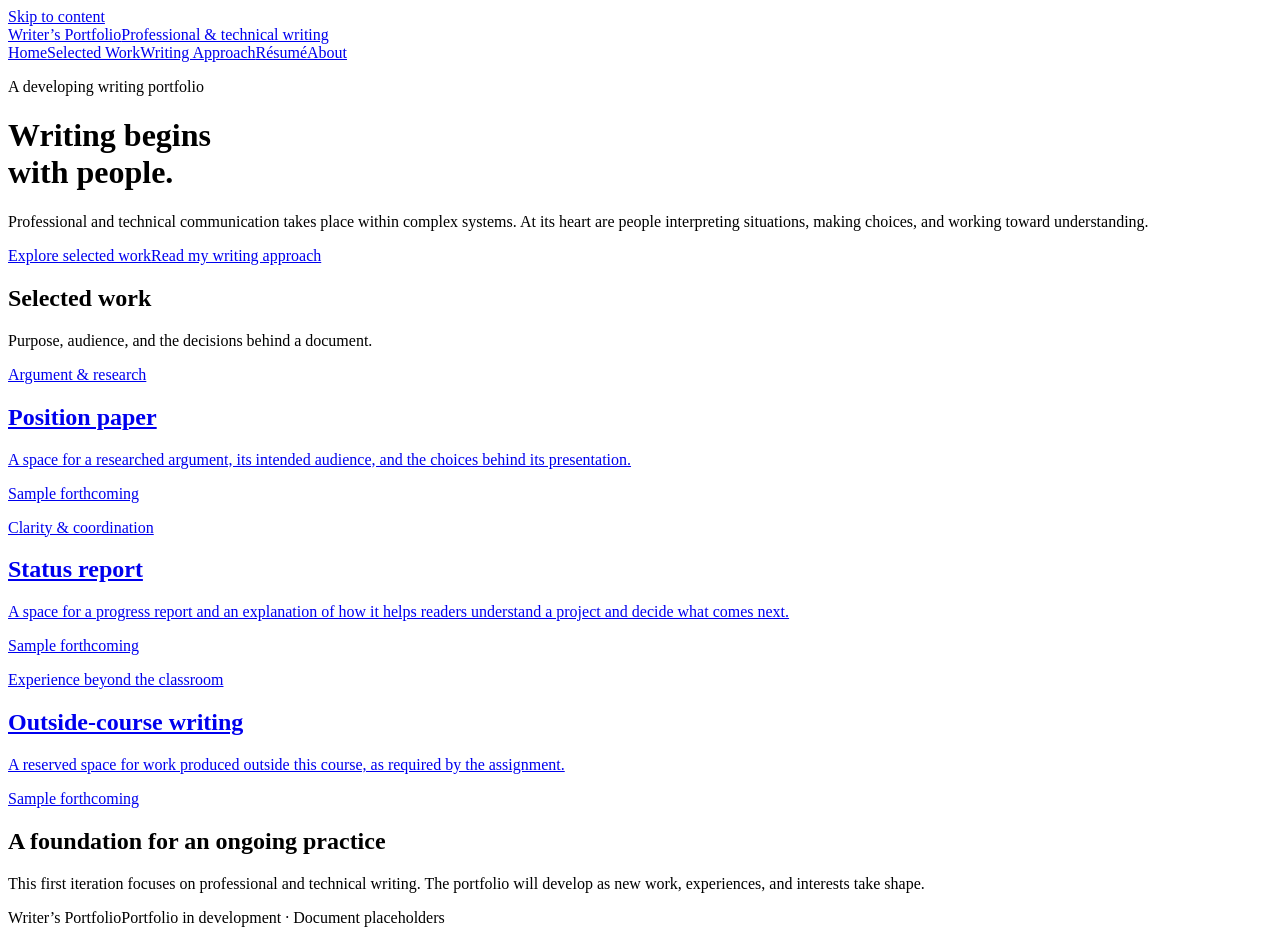
==== index.html @ 63110275 "Add portfolio pages and content framework" ====
<!doctype html>
<html lang="en"><head><meta charset="utf-8"><meta name="viewport" content="width=device-width, initial-scale=1"><meta name="description" content="A developing portfolio of professional and technical writing, with selected work and a human-centered writing approach."><title>Home · Writer’s Portfolio</title><link rel="stylesheet" href="assets/style.css"></head>
<body><a class="skip" href="#main">Skip to content</a><header><a class="brand" href="index.html">Writer’s Portfolio<span>Professional &amp; technical writing</span></a><nav aria-label="Main navigation"><a href="index.html" aria-current="page">Home</a><a href="selected-work.html">Selected Work</a><a href="writing-approach.html">Writing Approach</a><a href="resume.html">Résumé</a><a href="about.html">About</a></nav></header><main id="main"><div class="intro"><p class="eyebrow">A developing writing portfolio</p><h1>Writing begins<br>with people.</h1><p class="lede">Professional and technical communication takes place within complex systems. At its heart are people interpreting situations, making choices, and working toward understanding.</p></div><div class="actions"><a class="button" href="selected-work.html">Explore selected work</a><a class="text-link" href="writing-approach.html">Read my writing approach</a></div><section><div class="section-heading"><h2>Selected work</h2><p>Purpose, audience, and the decisions behind a document.</p></div><div class="work-list"><a class="work-item" href="work/position-paper.html"><div><p class="eyebrow">Argument &amp; research</p><h2>Position paper</h2><p>A space for a researched argument, its intended audience, and the choices behind its presentation.</p></div><span class="tag">Sample forthcoming</span></a><a class="work-item" href="work/status-report.html"><div><p class="eyebrow">Clarity &amp; coordination</p><h2>Status report</h2><p>A space for a progress report and an explanation of how it helps readers understand a project and decide what comes next.</p></div><span class="tag">Sample forthcoming</span></a><a class="work-item" href="work/outside-course.html"><div><p class="eyebrow">Experience beyond the classroom</p><h2>Outside-course writing</h2><p>A reserved space for work produced outside this course, as required by the assignment.</p></div><span class="tag">Sample forthcoming</span></a></div></section><section class="note"><h2>A foundation for an ongoing practice</h2><p>This first iteration focuses on professional and technical writing. The portfolio will develop as new work, experiences, and interests take shape.</p></section></main><footer><span>Writer’s Portfolio</span><span>Portfolio in development · Document placeholders</span></footer></body></html>
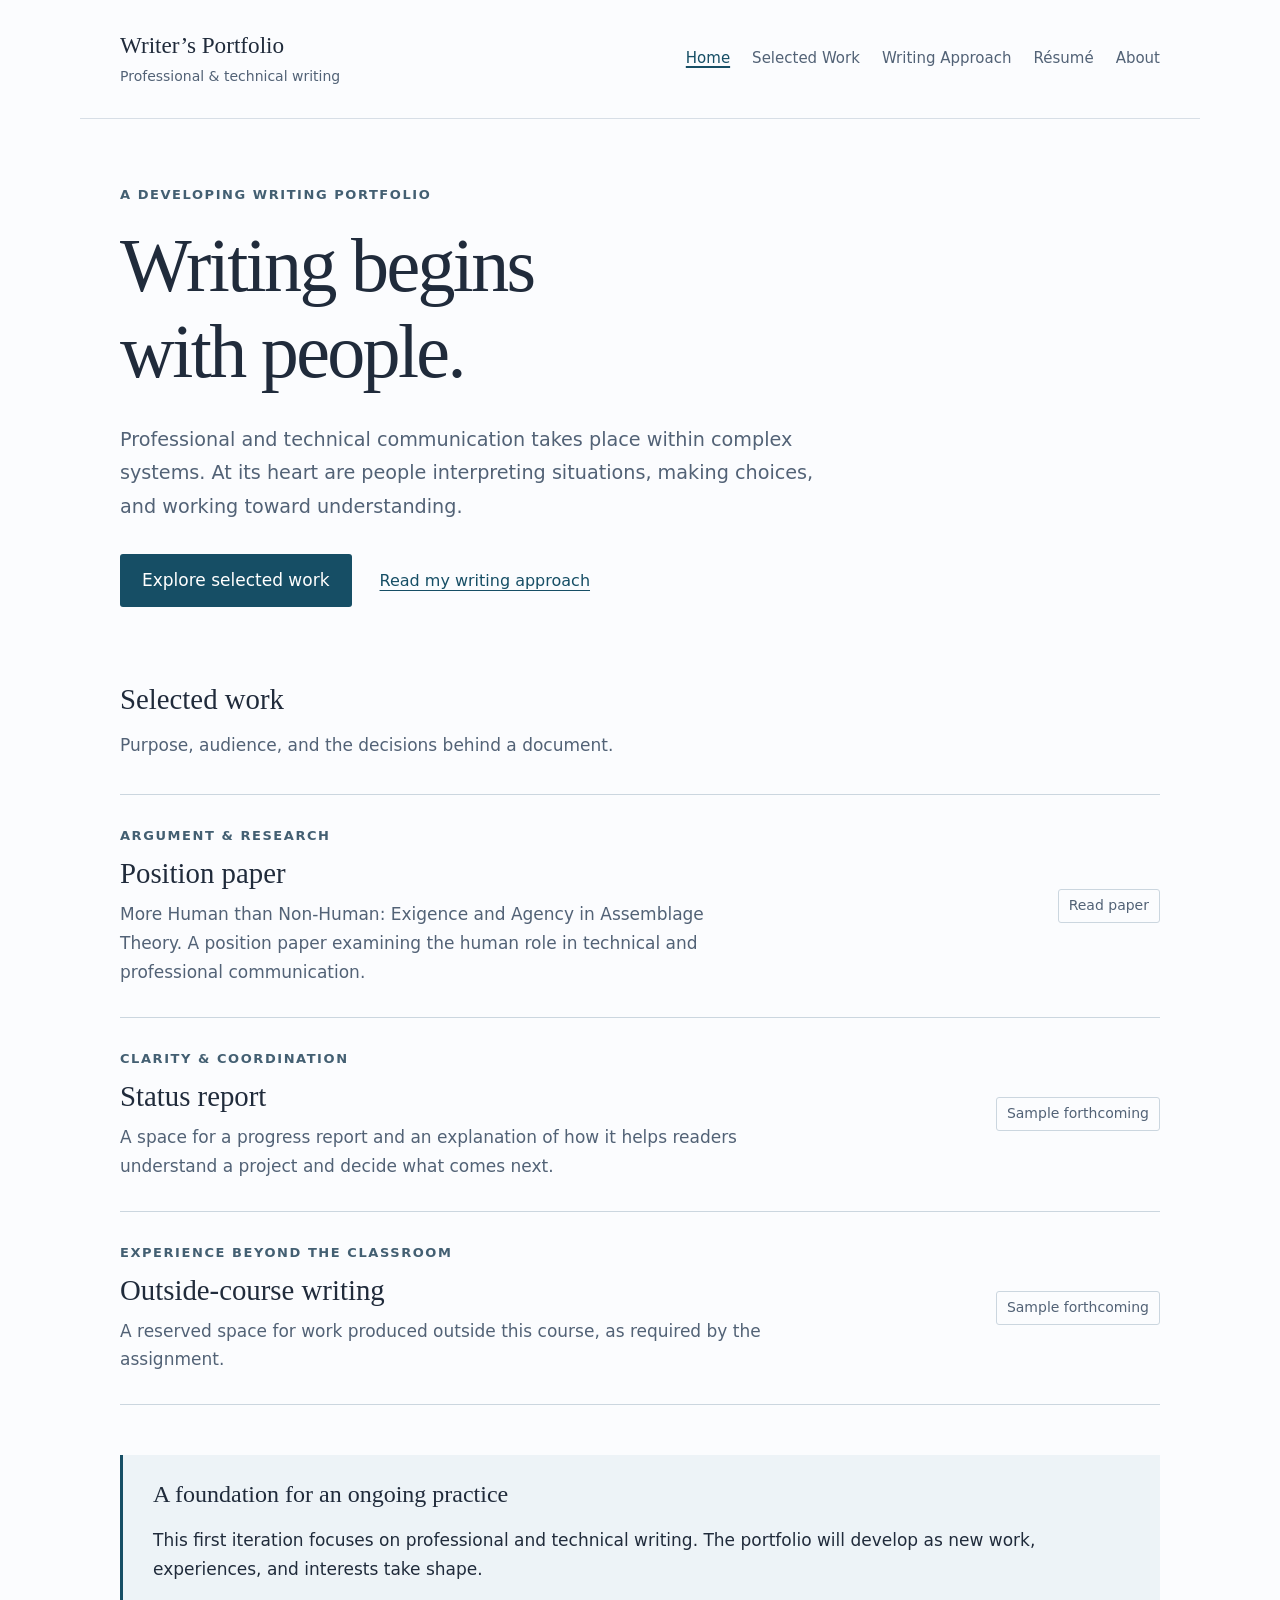
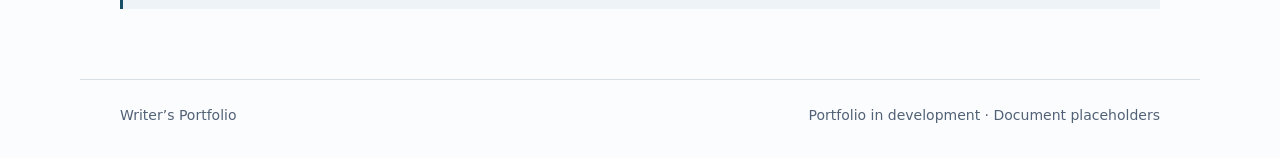
==== commit cadf5185: "Feature published position paper in selected work" ====
--- a/index.html
+++ b/index.html
@@ -1,3 +1,3 @@
 <!doctype html>
 <html lang="en"><head><meta charset="utf-8"><meta name="viewport" content="width=device-width, initial-scale=1"><meta name="description" content="A developing portfolio of professional and technical writing, with selected work and a human-centered writing approach."><title>Home · Writer’s Portfolio</title><link rel="stylesheet" href="assets/style.css"></head>
-<body><a class="skip" href="#main">Skip to content</a><header><a class="brand" href="index.html">Writer’s Portfolio<span>Professional &amp; technical writing</span></a><nav aria-label="Main navigation"><a href="index.html" aria-current="page">Home</a><a href="selected-work.html">Selected Work</a><a href="writing-approach.html">Writing Approach</a><a href="resume.html">Résumé</a><a href="about.html">About</a></nav></header><main id="main"><div class="intro"><p class="eyebrow">A developing writing portfolio</p><h1>Writing begins<br>with people.</h1><p class="lede">Professional and technical communication takes place within complex systems. At its heart are people interpreting situations, making choices, and working toward understanding.</p></div><div class="actions"><a class="button" href="selected-work.html">Explore selected work</a><a class="text-link" href="writing-approach.html">Read my writing approach</a></div><section><div class="section-heading"><h2>Selected work</h2><p>Purpose, audience, and the decisions behind a document.</p></div><div class="work-list"><a class="work-item" href="work/position-paper.html"><div><p class="eyebrow">Argument &amp; research</p><h2>Position paper</h2><p>A space for a researched argument, its intended audience, and the choices behind its presentation.</p></div><span class="tag">Sample forthcoming</span></a><a class="work-item" href="work/status-report.html"><div><p class="eyebrow">Clarity &amp; coordination</p><h2>Status report</h2><p>A space for a progress report and an explanation of how it helps readers understand a project and decide what comes next.</p></div><span class="tag">Sample forthcoming</span></a><a class="work-item" href="work/outside-course.html"><div><p class="eyebrow">Experience beyond the classroom</p><h2>Outside-course writing</h2><p>A reserved space for work produced outside this course, as required by the assignment.</p></div><span class="tag">Sample forthcoming</span></a></div></section><section class="note"><h2>A foundation for an ongoing practice</h2><p>This first iteration focuses on professional and technical writing. The portfolio will develop as new work, experiences, and interests take shape.</p></section></main><footer><span>Writer’s Portfolio</span><span>Portfolio in development · Document placeholders</span></footer></body></html>+<body><a class="skip" href="#main">Skip to content</a><header><a class="brand" href="index.html">Writer’s Portfolio<span>Professional &amp; technical writing</span></a><nav aria-label="Main navigation"><a href="index.html" aria-current="page">Home</a><a href="selected-work.html">Selected Work</a><a href="writing-approach.html">Writing Approach</a><a href="resume.html">Résumé</a><a href="about.html">About</a></nav></header><main id="main"><div class="intro"><p class="eyebrow">A developing writing portfolio</p><h1>Writing begins<br>with people.</h1><p class="lede">Professional and technical communication takes place within complex systems. At its heart are people interpreting situations, making choices, and working toward understanding.</p></div><div class="actions"><a class="button" href="selected-work.html">Explore selected work</a><a class="text-link" href="writing-approach.html">Read my writing approach</a></div><section><div class="section-heading"><h2>Selected work</h2><p>Purpose, audience, and the decisions behind a document.</p></div><div class="work-list"><a class="work-item" href="work/position-paper.html"><div><p class="eyebrow">Argument &amp; research</p><h2>Position paper</h2><p>More Human than Non-Human: Exigence and Agency in Assemblage Theory. A position paper examining the human role in technical and professional communication.</p></div><span class="tag">Read paper</span></a><a class="work-item" href="work/status-report.html"><div><p class="eyebrow">Clarity &amp; coordination</p><h2>Status report</h2><p>A space for a progress report and an explanation of how it helps readers understand a project and decide what comes next.</p></div><span class="tag">Sample forthcoming</span></a><a class="work-item" href="work/outside-course.html"><div><p class="eyebrow">Experience beyond the classroom</p><h2>Outside-course writing</h2><p>A reserved space for work produced outside this course, as required by the assignment.</p></div><span class="tag">Sample forthcoming</span></a></div></section><section class="note"><h2>A foundation for an ongoing practice</h2><p>This first iteration focuses on professional and technical writing. The portfolio will develop as new work, experiences, and interests take shape.</p></section></main><footer><span>Writer’s Portfolio</span><span>Portfolio in development · Document placeholders</span></footer></body></html>
--- a/assets/style.css
+++ b/assets/style.css
@@ -0,0 +1,4 @@
+*{box-sizing:border-box}html{font-size:100%}body{margin:0;background:#fbfcfe;color:#202b3b;font:1.0625rem/1.7 system-ui,-apple-system,BlinkMacSystemFont,"Segoe UI",sans-serif}a{color:#164e65;text-underline-offset:.22em}a:hover{color:#092b3b}a:focus-visible{outline:3px solid #b45d20;outline-offset:5px}header,main,footer{max-width:1120px;margin:auto;padding-left:40px;padding-right:40px}header{display:flex;align-items:center;justify-content:space-between;gap:28px;padding-top:30px;padding-bottom:30px;border-bottom:1px solid #d7dee6}.brand{text-decoration:none;color:#202b3b;font-family:Georgia,serif;font-size:1.45rem;line-height:1.3}.brand span{display:block;font: .875rem/1.6 system-ui,sans-serif;color:#526276;margin-top:5px}nav{display:flex;gap:22px;flex-wrap:wrap}nav a{font-size:.9375rem;text-decoration:none;color:#526276}nav a[aria-current]{color:#164e65;text-decoration:underline;text-decoration-thickness:2px}main{padding-top:65px;padding-bottom:70px;min-height:70vh}.intro{max-width:830px}.eyebrow{text-transform:uppercase;letter-spacing:.12em;font-size:.8125rem;font-weight:650;color:#435f72;margin:0 0 16px}h1,h2{font-family:Georgia,"Times New Roman",serif;font-weight:400;line-height:1.14}h1{font-size:clamp(2.6rem,6vw,4.75rem);letter-spacing:-.035em;margin:0 0 28px}h2{font-size:1.8rem;margin:0 0 16px}.lede{font-size:1.2rem;line-height:1.75;max-width:730px;color:#526276}.actions{display:flex;align-items:center;gap:28px;flex-wrap:wrap;margin:30px 0 76px}.button{display:inline-block;background:#164e65;color:white;padding:12px 22px;text-decoration:none;border-radius:3px}.button:hover{background:#103c4e;color:white}.text-link{font-size:1rem}section{margin-top:46px}.section-heading{margin-bottom:26px}.section-heading p{margin:0;color:#526276}.work-list{border-top:1px solid #cbd6df;margin-top:34px}.work-item{display:flex;gap:35px;justify-content:space-between;align-items:center;padding:30px 0;border-bottom:1px solid #cbd6df;text-decoration:none;color:inherit}.work-item:hover h2{text-decoration:underline;text-underline-offset:.15em}.work-item h2{margin:0 0 10px}.work-item p{max-width:650px;margin:0;color:#526276}.work-item .eyebrow{font-size:.8125rem;margin-bottom:10px;color:#435f72}.tag{font-size:.875rem;white-space:nowrap;border:1px solid #cbd6df;padding:4px 10px;border-radius:3px;color:#526276}.note,.notice{background:#edf3f7;padding:26px 30px;border-left:3px solid #164e65}.note{margin-top:50px}.note h2{font-size:1.5rem}.note p{margin-bottom:0}.notice{margin-top:32px;max-width:820px}.prose{max-width:760px}.placeholder{color:#526276;border-left:2px solid #cbd6df;padding-left:20px}.caption{font-size:.875rem;color:#526276}.facts{display:grid;grid-template-columns:2fr 1.3fr 1fr;gap:28px;max-width:900px;border-bottom:1px solid #d7dee6;padding:25px 0}.facts dt{font-weight:650}.facts dd{margin:8px 0;color:#526276}footer{display:flex;justify-content:space-between;gap:20px;border-top:1px solid #d7dee6;padding-top:24px;padding-bottom:30px;font-size:.875rem;color:#526276}.skip{position:absolute;left:20px;top:-100px;background:white;padding:10px;z-index:2}.skip:focus{top:10px}@media(max-width:800px){header{align-items:flex-start;flex-direction:column}header,main,footer{padding-left:24px;padding-right:24px}main{padding-top:42px}nav{gap:12px 20px}.work-item{align-items:flex-start;flex-direction:column;gap:16px}.facts{grid-template-columns:1fr}footer{flex-direction:column;gap:5px}.actions{margin-bottom:50px}h1 br{display:none}}@media print{nav,.actions,.skip{display:none}body{background:white;color:black}header,main,footer{padding:16px}h1{font-size:32pt}.work-item,section{break-inside:avoid}}
+
+/* Long-form writing sample */
+.paper{max-width:820px;margin:0 auto}.paper h1{font-size:clamp(2.25rem,4.8vw,3.6rem);line-height:1.15}.byline{color:#526276}.paper-contents{display:block;background:#edf3f7;padding:24px 28px;margin:36px 0 44px;border-left:3px solid #164e65}.paper-contents h2{font-size:1.35rem}.paper-contents ul{display:flex;gap:10px 24px;flex-wrap:wrap;list-style:none;padding:0;margin:0}.paper-contents a{font-size:1rem;text-decoration:underline;color:#164e65}.paper-body{max-width:72ch;font-family:Georgia,"Times New Roman",serif;font-size:1.1875rem;line-height:1.85}.paper-body p{margin:0 0 1.4em}.paper-body section{scroll-margin-top:24px}.paper-body h2{font-size:2rem;margin-bottom:24px}.references p{padding-left:1.5em;text-indent:-1.5em;font-size:1.0625rem;overflow-wrap:anywhere}.back-link{max-width:820px;margin:48px auto 0}@media(max-width:600px){.paper-contents{padding:20px}.paper-contents ul{display:block}.paper-contents li+li{margin-top:8px}.paper-body{font-size:1.125rem}}@media print{.paper-contents,.back-link{display:none}.paper-body{font-size:11pt}.paper-body section{break-inside:auto}.paper-body h2{break-after:avoid}.paper-body p{orphans:3;widows:3}}
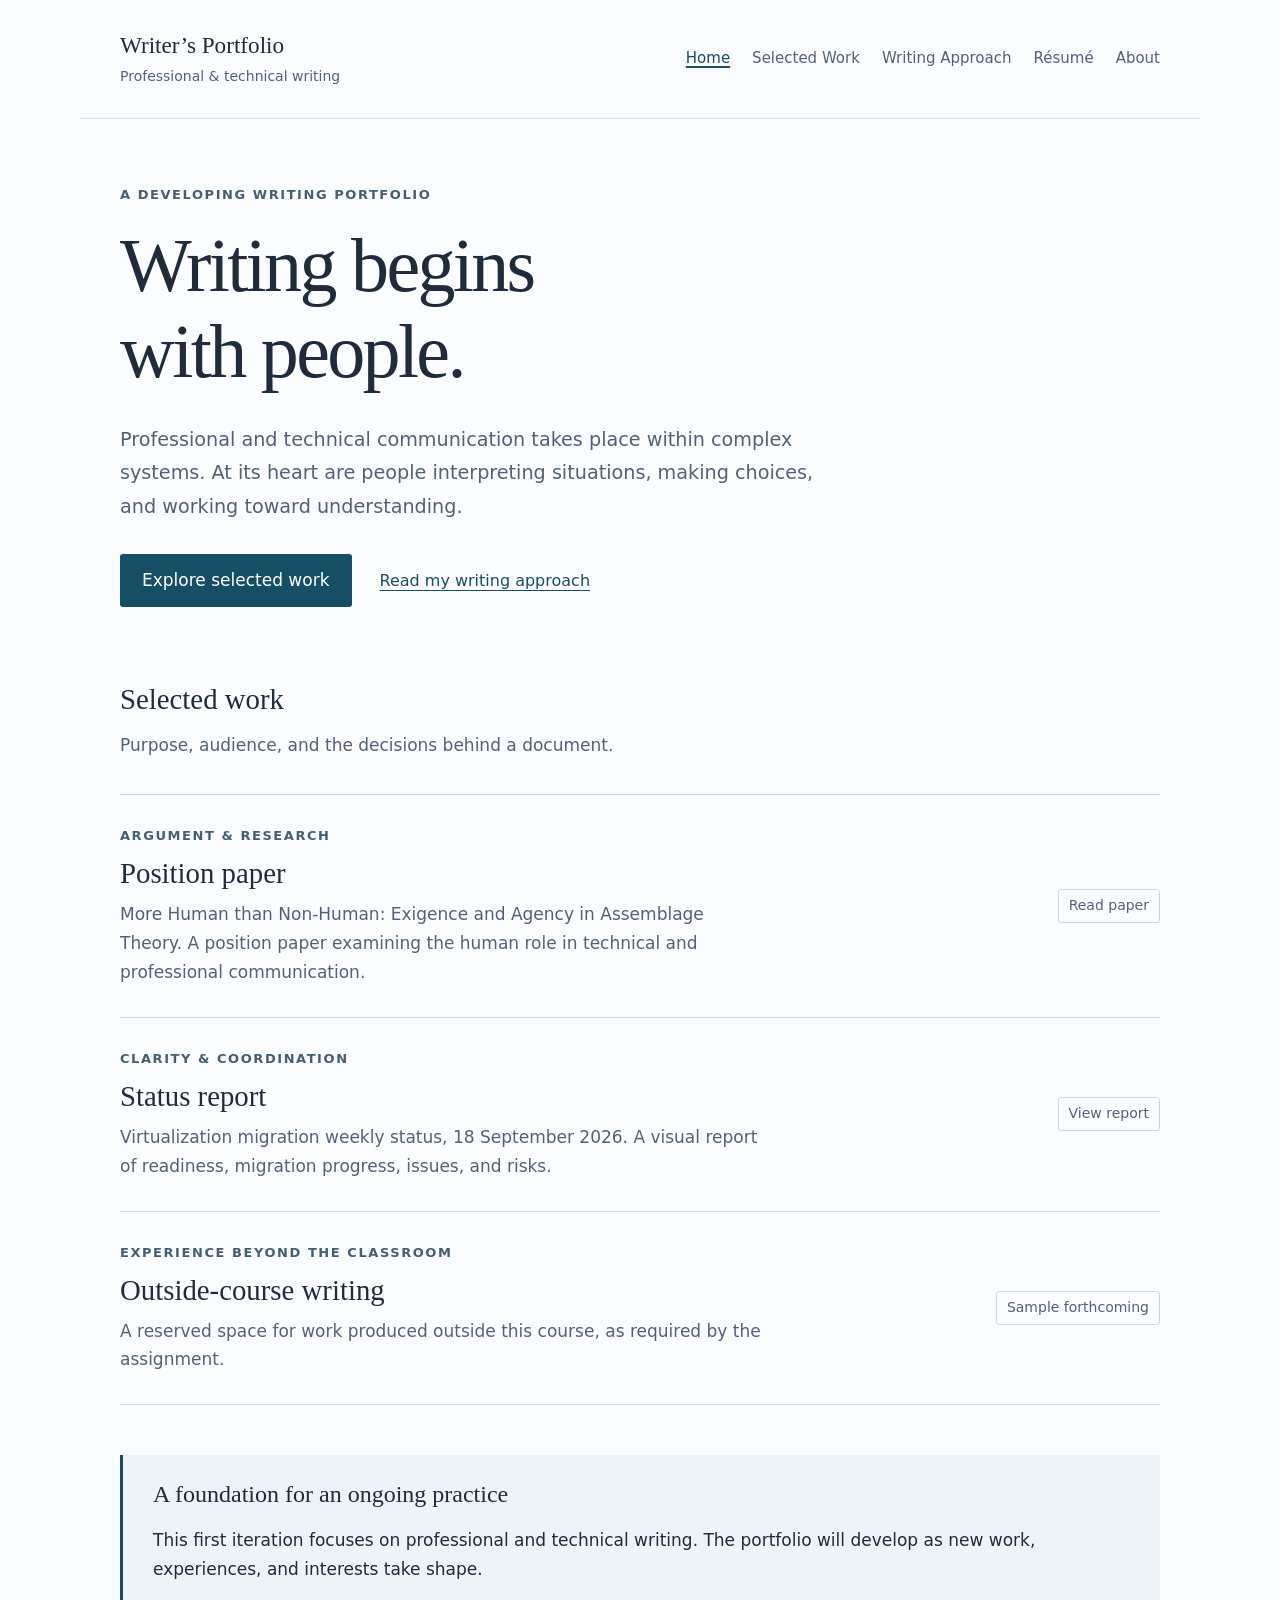
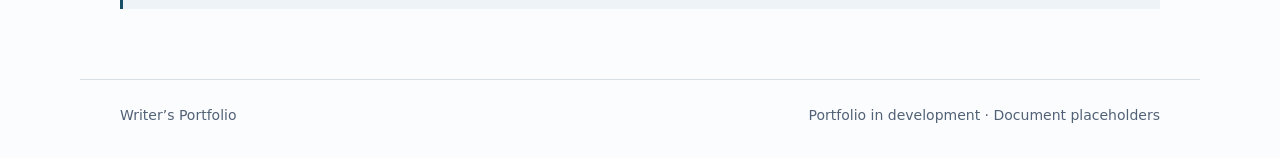
==== commit 096455e2: "Feature published visual status report" ====
--- a/index.html
+++ b/index.html
@@ -1,3 +1,3 @@
 <!doctype html>
 <html lang="en"><head><meta charset="utf-8"><meta name="viewport" content="width=device-width, initial-scale=1"><meta name="description" content="A developing portfolio of professional and technical writing, with selected work and a human-centered writing approach."><title>Home · Writer’s Portfolio</title><link rel="stylesheet" href="assets/style.css"></head>
-<body><a class="skip" href="#main">Skip to content</a><header><a class="brand" href="index.html">Writer’s Portfolio<span>Professional &amp; technical writing</span></a><nav aria-label="Main navigation"><a href="index.html" aria-current="page">Home</a><a href="selected-work.html">Selected Work</a><a href="writing-approach.html">Writing Approach</a><a href="resume.html">Résumé</a><a href="about.html">About</a></nav></header><main id="main"><div class="intro"><p class="eyebrow">A developing writing portfolio</p><h1>Writing begins<br>with people.</h1><p class="lede">Professional and technical communication takes place within complex systems. At its heart are people interpreting situations, making choices, and working toward understanding.</p></div><div class="actions"><a class="button" href="selected-work.html">Explore selected work</a><a class="text-link" href="writing-approach.html">Read my writing approach</a></div><section><div class="section-heading"><h2>Selected work</h2><p>Purpose, audience, and the decisions behind a document.</p></div><div class="work-list"><a class="work-item" href="work/position-paper.html"><div><p class="eyebrow">Argument &amp; research</p><h2>Position paper</h2><p>More Human than Non-Human: Exigence and Agency in Assemblage Theory. A position paper examining the human role in technical and professional communication.</p></div><span class="tag">Read paper</span></a><a class="work-item" href="work/status-report.html"><div><p class="eyebrow">Clarity &amp; coordination</p><h2>Status report</h2><p>A space for a progress report and an explanation of how it helps readers understand a project and decide what comes next.</p></div><span class="tag">Sample forthcoming</span></a><a class="work-item" href="work/outside-course.html"><div><p class="eyebrow">Experience beyond the classroom</p><h2>Outside-course writing</h2><p>A reserved space for work produced outside this course, as required by the assignment.</p></div><span class="tag">Sample forthcoming</span></a></div></section><section class="note"><h2>A foundation for an ongoing practice</h2><p>This first iteration focuses on professional and technical writing. The portfolio will develop as new work, experiences, and interests take shape.</p></section></main><footer><span>Writer’s Portfolio</span><span>Portfolio in development · Document placeholders</span></footer></body></html>+<body><a class="skip" href="#main">Skip to content</a><header><a class="brand" href="index.html">Writer’s Portfolio<span>Professional &amp; technical writing</span></a><nav aria-label="Main navigation"><a href="index.html" aria-current="page">Home</a><a href="selected-work.html">Selected Work</a><a href="writing-approach.html">Writing Approach</a><a href="resume.html">Résumé</a><a href="about.html">About</a></nav></header><main id="main"><div class="intro"><p class="eyebrow">A developing writing portfolio</p><h1>Writing begins<br>with people.</h1><p class="lede">Professional and technical communication takes place within complex systems. At its heart are people interpreting situations, making choices, and working toward understanding.</p></div><div class="actions"><a class="button" href="selected-work.html">Explore selected work</a><a class="text-link" href="writing-approach.html">Read my writing approach</a></div><section><div class="section-heading"><h2>Selected work</h2><p>Purpose, audience, and the decisions behind a document.</p></div><div class="work-list"><a class="work-item" href="work/position-paper.html"><div><p class="eyebrow">Argument &amp; research</p><h2>Position paper</h2><p>More Human than Non-Human: Exigence and Agency in Assemblage Theory. A position paper examining the human role in technical and professional communication.</p></div><span class="tag">Read paper</span></a><a class="work-item" href="work/status-report.html"><div><p class="eyebrow">Clarity &amp; coordination</p><h2>Status report</h2><p>Virtualization migration weekly status, 18 September 2026. A visual report of readiness, migration progress, issues, and risks.</p></div><span class="tag">View report</span></a><a class="work-item" href="work/outside-course.html"><div><p class="eyebrow">Experience beyond the classroom</p><h2>Outside-course writing</h2><p>A reserved space for work produced outside this course, as required by the assignment.</p></div><span class="tag">Sample forthcoming</span></a></div></section><section class="note"><h2>A foundation for an ongoing practice</h2><p>This first iteration focuses on professional and technical writing. The portfolio will develop as new work, experiences, and interests take shape.</p></section></main><footer><span>Writer’s Portfolio</span><span>Portfolio in development · Document placeholders</span></footer></body></html>
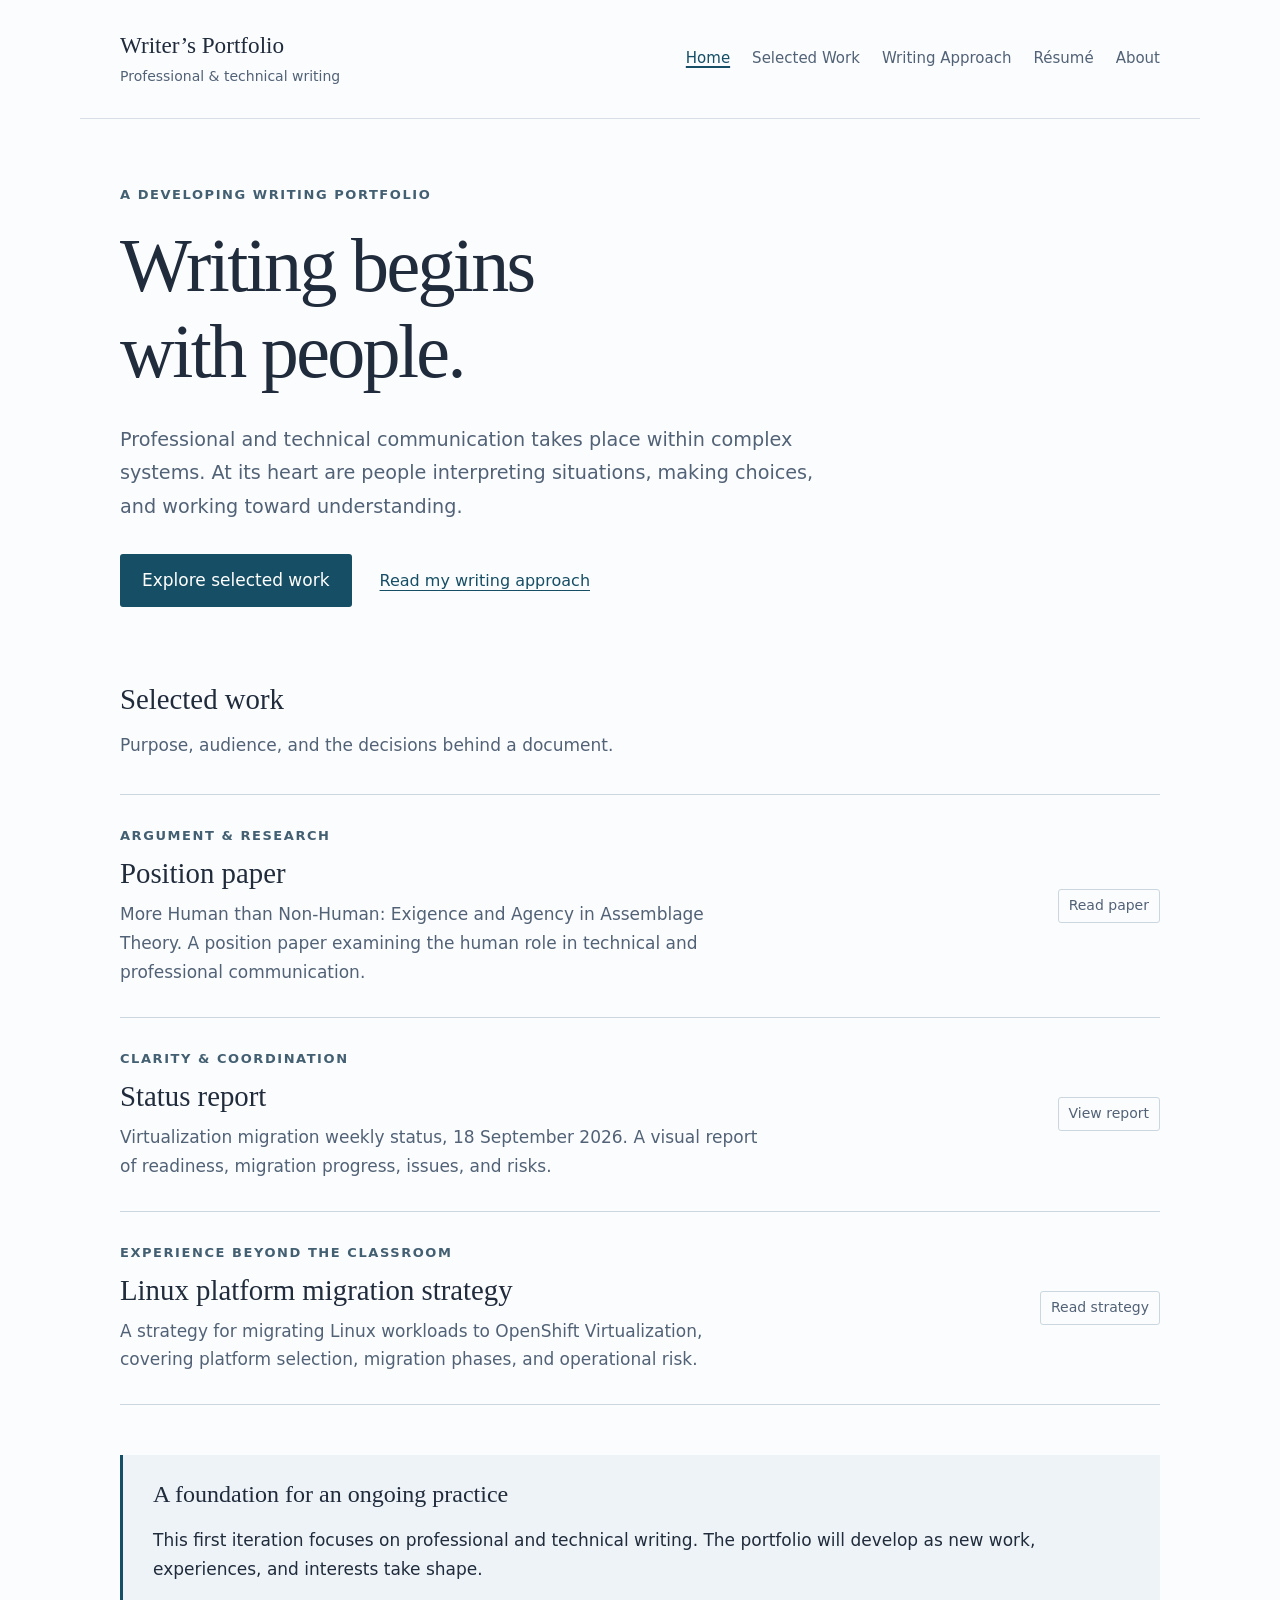
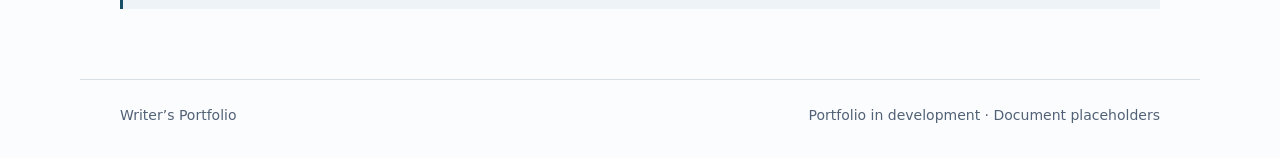
==== commit afffd515: "Feature Linux migration strategy in portfolio" ====
--- a/index.html
+++ b/index.html
@@ -1,3 +1,3 @@
 <!doctype html>
 <html lang="en"><head><meta charset="utf-8"><meta name="viewport" content="width=device-width, initial-scale=1"><meta name="description" content="A developing portfolio of professional and technical writing, with selected work and a human-centered writing approach."><title>Home · Writer’s Portfolio</title><link rel="stylesheet" href="assets/style.css"></head>
-<body><a class="skip" href="#main">Skip to content</a><header><a class="brand" href="index.html">Writer’s Portfolio<span>Professional &amp; technical writing</span></a><nav aria-label="Main navigation"><a href="index.html" aria-current="page">Home</a><a href="selected-work.html">Selected Work</a><a href="writing-approach.html">Writing Approach</a><a href="resume.html">Résumé</a><a href="about.html">About</a></nav></header><main id="main"><div class="intro"><p class="eyebrow">A developing writing portfolio</p><h1>Writing begins<br>with people.</h1><p class="lede">Professional and technical communication takes place within complex systems. At its heart are people interpreting situations, making choices, and working toward understanding.</p></div><div class="actions"><a class="button" href="selected-work.html">Explore selected work</a><a class="text-link" href="writing-approach.html">Read my writing approach</a></div><section><div class="section-heading"><h2>Selected work</h2><p>Purpose, audience, and the decisions behind a document.</p></div><div class="work-list"><a class="work-item" href="work/position-paper.html"><div><p class="eyebrow">Argument &amp; research</p><h2>Position paper</h2><p>More Human than Non-Human: Exigence and Agency in Assemblage Theory. A position paper examining the human role in technical and professional communication.</p></div><span class="tag">Read paper</span></a><a class="work-item" href="work/status-report.html"><div><p class="eyebrow">Clarity &amp; coordination</p><h2>Status report</h2><p>Virtualization migration weekly status, 18 September 2026. A visual report of readiness, migration progress, issues, and risks.</p></div><span class="tag">View report</span></a><a class="work-item" href="work/outside-course.html"><div><p class="eyebrow">Experience beyond the classroom</p><h2>Outside-course writing</h2><p>A reserved space for work produced outside this course, as required by the assignment.</p></div><span class="tag">Sample forthcoming</span></a></div></section><section class="note"><h2>A foundation for an ongoing practice</h2><p>This first iteration focuses on professional and technical writing. The portfolio will develop as new work, experiences, and interests take shape.</p></section></main><footer><span>Writer’s Portfolio</span><span>Portfolio in development · Document placeholders</span></footer></body></html>+<body><a class="skip" href="#main">Skip to content</a><header><a class="brand" href="index.html">Writer’s Portfolio<span>Professional &amp; technical writing</span></a><nav aria-label="Main navigation"><a href="index.html" aria-current="page">Home</a><a href="selected-work.html">Selected Work</a><a href="writing-approach.html">Writing Approach</a><a href="resume.html">Résumé</a><a href="about.html">About</a></nav></header><main id="main"><div class="intro"><p class="eyebrow">A developing writing portfolio</p><h1>Writing begins<br>with people.</h1><p class="lede">Professional and technical communication takes place within complex systems. At its heart are people interpreting situations, making choices, and working toward understanding.</p></div><div class="actions"><a class="button" href="selected-work.html">Explore selected work</a><a class="text-link" href="writing-approach.html">Read my writing approach</a></div><section><div class="section-heading"><h2>Selected work</h2><p>Purpose, audience, and the decisions behind a document.</p></div><div class="work-list"><a class="work-item" href="work/position-paper.html"><div><p class="eyebrow">Argument &amp; research</p><h2>Position paper</h2><p>More Human than Non-Human: Exigence and Agency in Assemblage Theory. A position paper examining the human role in technical and professional communication.</p></div><span class="tag">Read paper</span></a><a class="work-item" href="work/status-report.html"><div><p class="eyebrow">Clarity &amp; coordination</p><h2>Status report</h2><p>Virtualization migration weekly status, 18 September 2026. A visual report of readiness, migration progress, issues, and risks.</p></div><span class="tag">View report</span></a><a class="work-item" href="work/outside-course.html"><div><p class="eyebrow">Experience beyond the classroom</p><h2>Linux platform migration strategy</h2><p>A strategy for migrating Linux workloads to OpenShift Virtualization, covering platform selection, migration phases, and operational risk.</p></div><span class="tag">Read strategy</span></a></div></section><section class="note"><h2>A foundation for an ongoing practice</h2><p>This first iteration focuses on professional and technical writing. The portfolio will develop as new work, experiences, and interests take shape.</p></section></main><footer><span>Writer’s Portfolio</span><span>Portfolio in development · Document placeholders</span></footer></body></html>
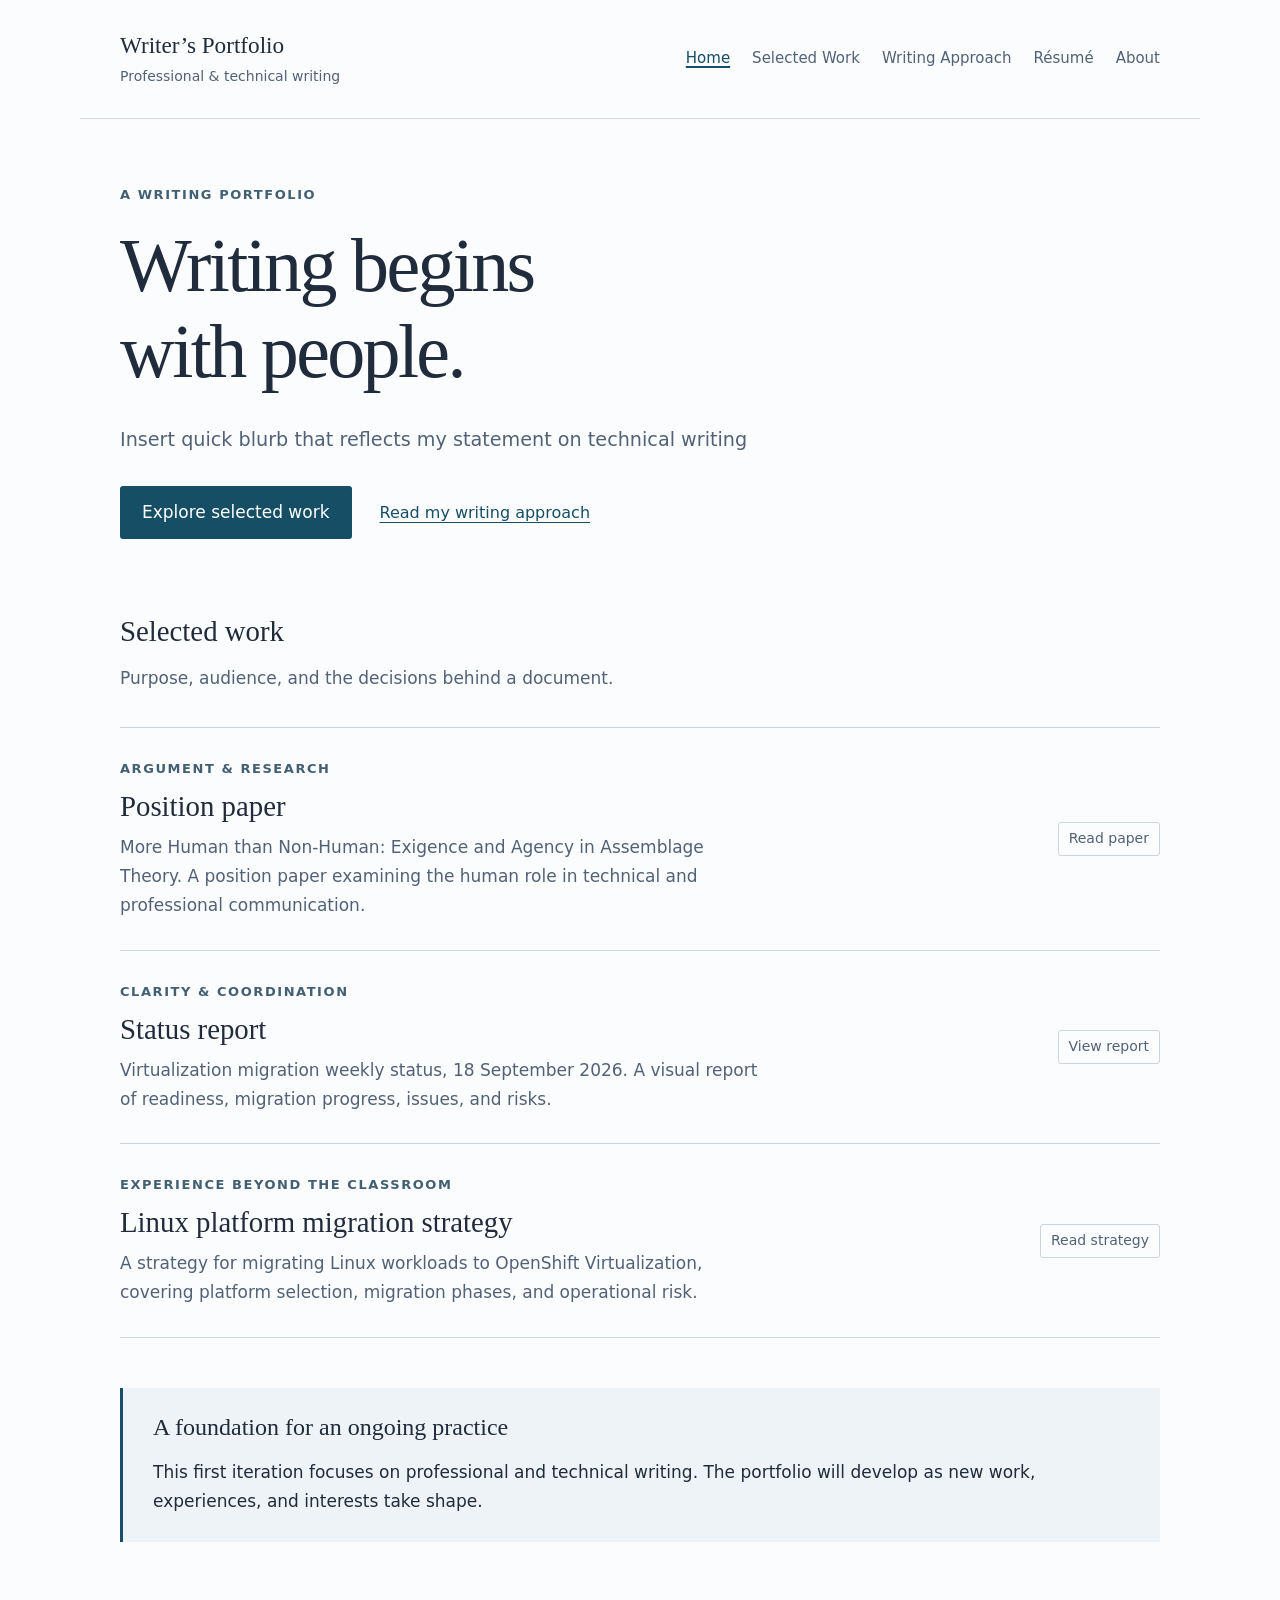
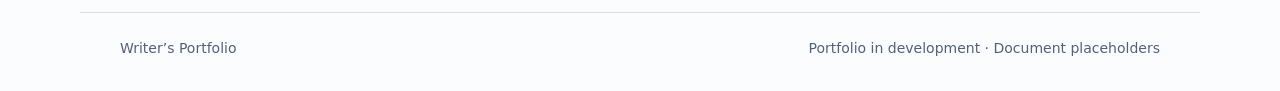
==== commit 529f7b01: "Fixing HTML formatting for humans" ====
--- a/index.html
+++ b/index.html
@@ -1,3 +1,62 @@
 <!doctype html>
-<html lang="en"><head><meta charset="utf-8"><meta name="viewport" content="width=device-width, initial-scale=1"><meta name="description" content="A developing portfolio of professional and technical writing, with selected work and a human-centered writing approach."><title>Home · Writer’s Portfolio</title><link rel="stylesheet" href="assets/style.css"></head>
-<body><a class="skip" href="#main">Skip to content</a><header><a class="brand" href="index.html">Writer’s Portfolio<span>Professional &amp; technical writing</span></a><nav aria-label="Main navigation"><a href="index.html" aria-current="page">Home</a><a href="selected-work.html">Selected Work</a><a href="writing-approach.html">Writing Approach</a><a href="resume.html">Résumé</a><a href="about.html">About</a></nav></header><main id="main"><div class="intro"><p class="eyebrow">A developing writing portfolio</p><h1>Writing begins<br>with people.</h1><p class="lede">Professional and technical communication takes place within complex systems. At its heart are people interpreting situations, making choices, and working toward understanding.</p></div><div class="actions"><a class="button" href="selected-work.html">Explore selected work</a><a class="text-link" href="writing-approach.html">Read my writing approach</a></div><section><div class="section-heading"><h2>Selected work</h2><p>Purpose, audience, and the decisions behind a document.</p></div><div class="work-list"><a class="work-item" href="work/position-paper.html"><div><p class="eyebrow">Argument &amp; research</p><h2>Position paper</h2><p>More Human than Non-Human: Exigence and Agency in Assemblage Theory. A position paper examining the human role in technical and professional communication.</p></div><span class="tag">Read paper</span></a><a class="work-item" href="work/status-report.html"><div><p class="eyebrow">Clarity &amp; coordination</p><h2>Status report</h2><p>Virtualization migration weekly status, 18 September 2026. A visual report of readiness, migration progress, issues, and risks.</p></div><span class="tag">View report</span></a><a class="work-item" href="work/outside-course.html"><div><p class="eyebrow">Experience beyond the classroom</p><h2>Linux platform migration strategy</h2><p>A strategy for migrating Linux workloads to OpenShift Virtualization, covering platform selection, migration phases, and operational risk.</p></div><span class="tag">Read strategy</span></a></div></section><section class="note"><h2>A foundation for an ongoing practice</h2><p>This first iteration focuses on professional and technical writing. The portfolio will develop as new work, experiences, and interests take shape.</p></section></main><footer><span>Writer’s Portfolio</span><span>Portfolio in development · Document placeholders</span></footer></body></html>+<html lang="en">
+  <head>
+    <meta charset="utf-8">
+    <meta name="viewport" content="width=device-width, initial-scale=1">
+    <meta name="description" content="A developing portfolio of professional and technical writing, with selected work and a human-centered writing approach.">
+    <title>Home · Writer’s Portfolio</title>
+    <link rel="stylesheet" href="assets/style.css">
+  </head>
+  <body>
+    <a class="skip" href="#main">Skip to content</a>
+    <header>
+      <a class="brand" href="index.html">Writer’s Portfolio<span>Professional &amp; technical writing</span></a>
+      <nav aria-label="Main navigation"><a href="index.html" aria-current="page">Home</a><a href="selected-work.html">Selected Work</a><a href="writing-approach.html">Writing Approach</a><a href="resume.html">Résumé</a><a href="about.html">About</a></nav>
+    </header>
+    <main id="main">
+      <div class="intro">
+        <p class="eyebrow">A writing portfolio</p>
+        <h1>Writing begins<br>with people.</h1>
+        <p class="lede">Insert quick blurb that reflects my statement on technical writing</p>
+      </div>
+      <div class="actions"><a class="button" href="selected-work.html">Explore selected work</a><a class="text-link" href="writing-approach.html">Read my writing approach</a></div>
+      <section>
+        <div class="section-heading">
+          <h2>Selected work</h2>
+          <p>Purpose, audience, and the decisions behind a document.</p>
+        </div>
+        <div class="work-list">
+          <a class="work-item" href="work/position-paper.html">
+            <div>
+              <p class="eyebrow">Argument &amp; research</p>
+              <h2>Position paper</h2>
+              <p>More Human than Non-Human: Exigence and Agency in Assemblage Theory. A position paper examining the human role in technical and professional communication.</p>
+            </div>
+            <span class="tag">Read paper</span>
+          </a>
+          <a class="work-item" href="work/status-report.html">
+            <div>
+              <p class="eyebrow">Clarity &amp; coordination</p>
+              <h2>Status report</h2>
+              <p>Virtualization migration weekly status, 18 September 2026. A visual report of readiness, migration progress, issues, and risks.</p>
+            </div>
+            <span class="tag">View report</span>
+          </a>
+          <a class="work-item" href="work/outside-course.html">
+            <div>
+              <p class="eyebrow">Experience beyond the classroom</p>
+              <h2>Linux platform migration strategy</h2>
+              <p>A strategy for migrating Linux workloads to OpenShift Virtualization, covering platform selection, migration phases, and operational risk.</p>
+            </div>
+            <span class="tag">Read strategy</span>
+          </a>
+        </div>
+      </section>
+      <section class="note">
+        <h2>A foundation for an ongoing practice</h2>
+        <p>This first iteration focuses on professional and technical writing. The portfolio will develop as new work, experiences, and interests take shape.</p>
+      </section>
+    </main>
+    <footer><span>Writer’s Portfolio</span><span>Portfolio in development · Document placeholders</span></footer>
+  </body>
+</html>
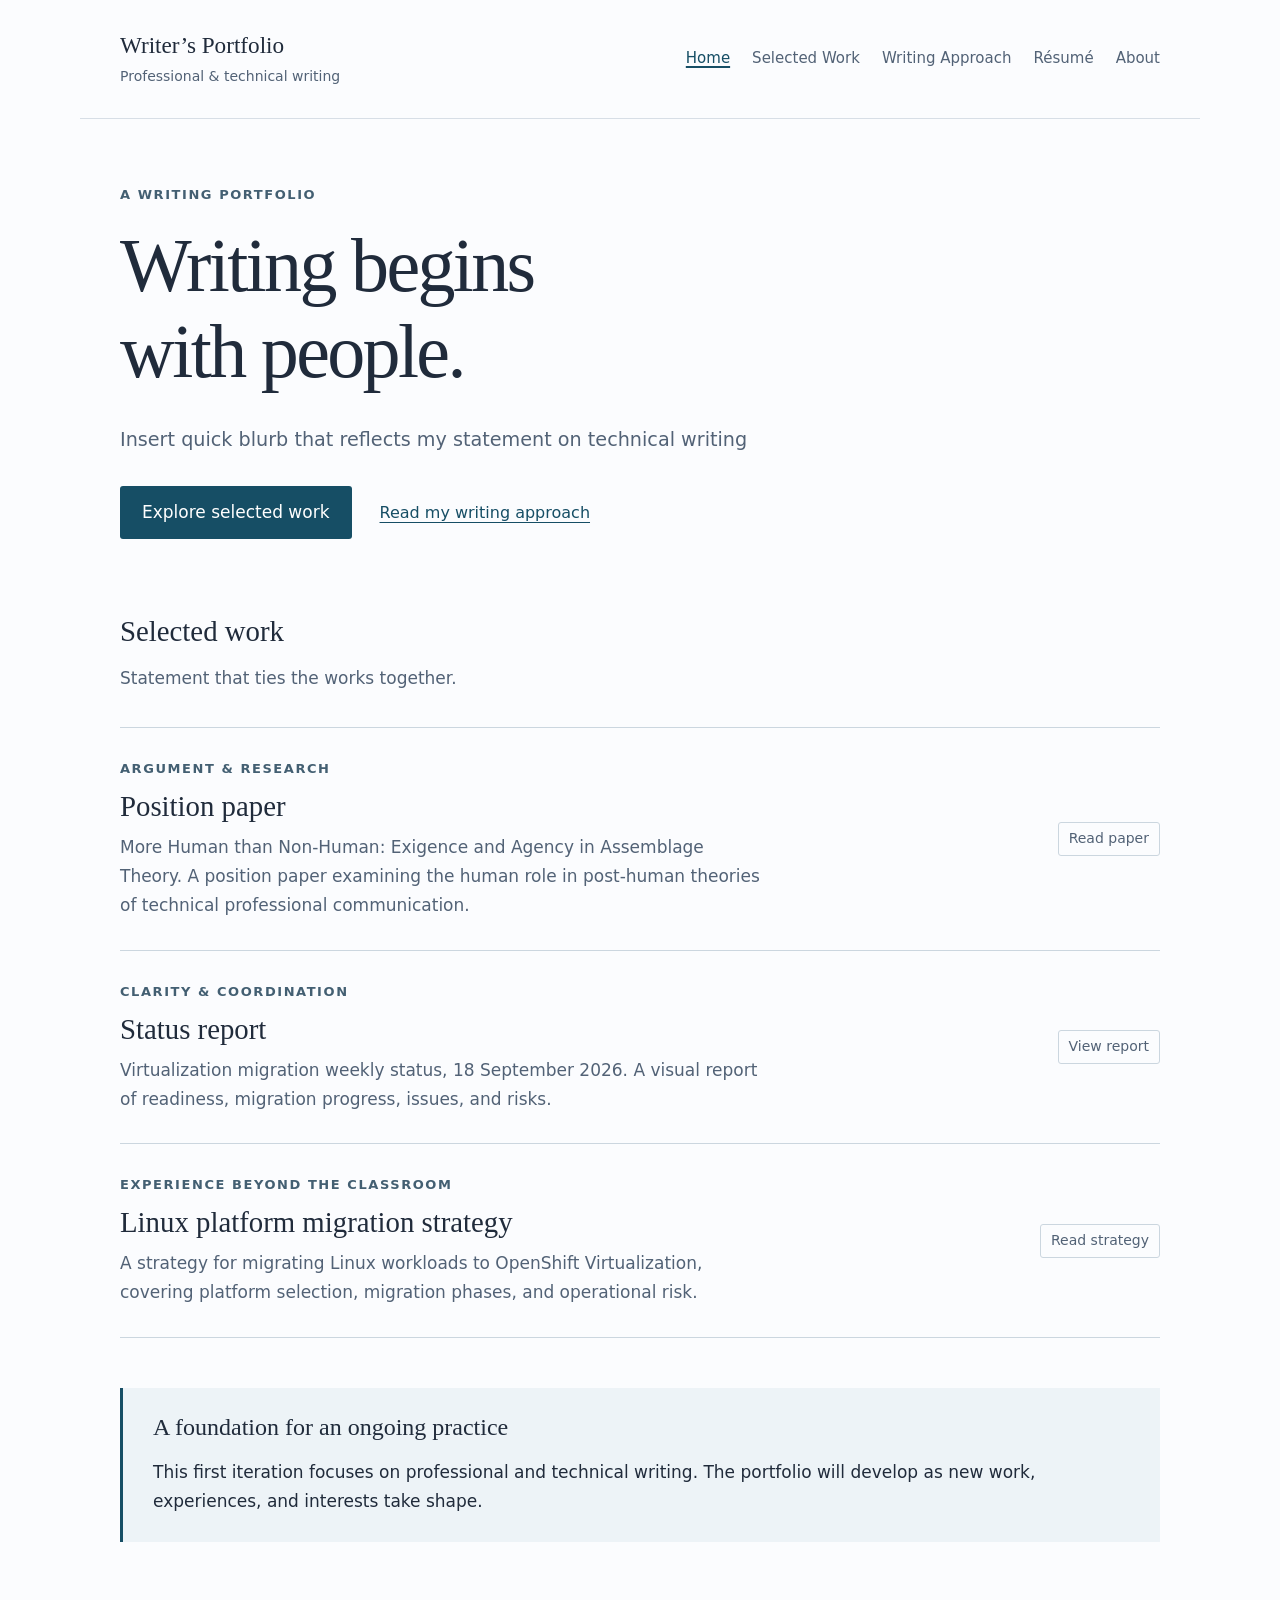
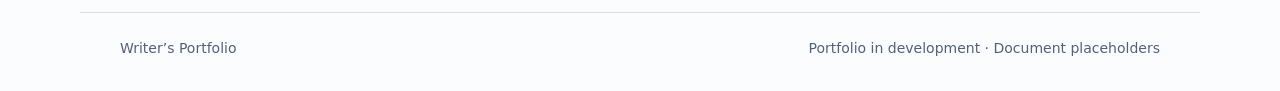
==== commit 633d16cf: "Removed some cheese" ====
--- a/index.html
+++ b/index.html
@@ -23,14 +23,14 @@
       <section>
         <div class="section-heading">
           <h2>Selected work</h2>
-          <p>Purpose, audience, and the decisions behind a document.</p>
+          <p>Statement that ties the works together.</p>
         </div>
         <div class="work-list">
           <a class="work-item" href="work/position-paper.html">
             <div>
               <p class="eyebrow">Argument &amp; research</p>
               <h2>Position paper</h2>
-              <p>More Human than Non-Human: Exigence and Agency in Assemblage Theory. A position paper examining the human role in technical and professional communication.</p>
+              <p>More Human than Non-Human: Exigence and Agency in Assemblage Theory. A position paper examining the human role in post-human theories of technical professional communication.</p>
             </div>
             <span class="tag">Read paper</span>
           </a>
